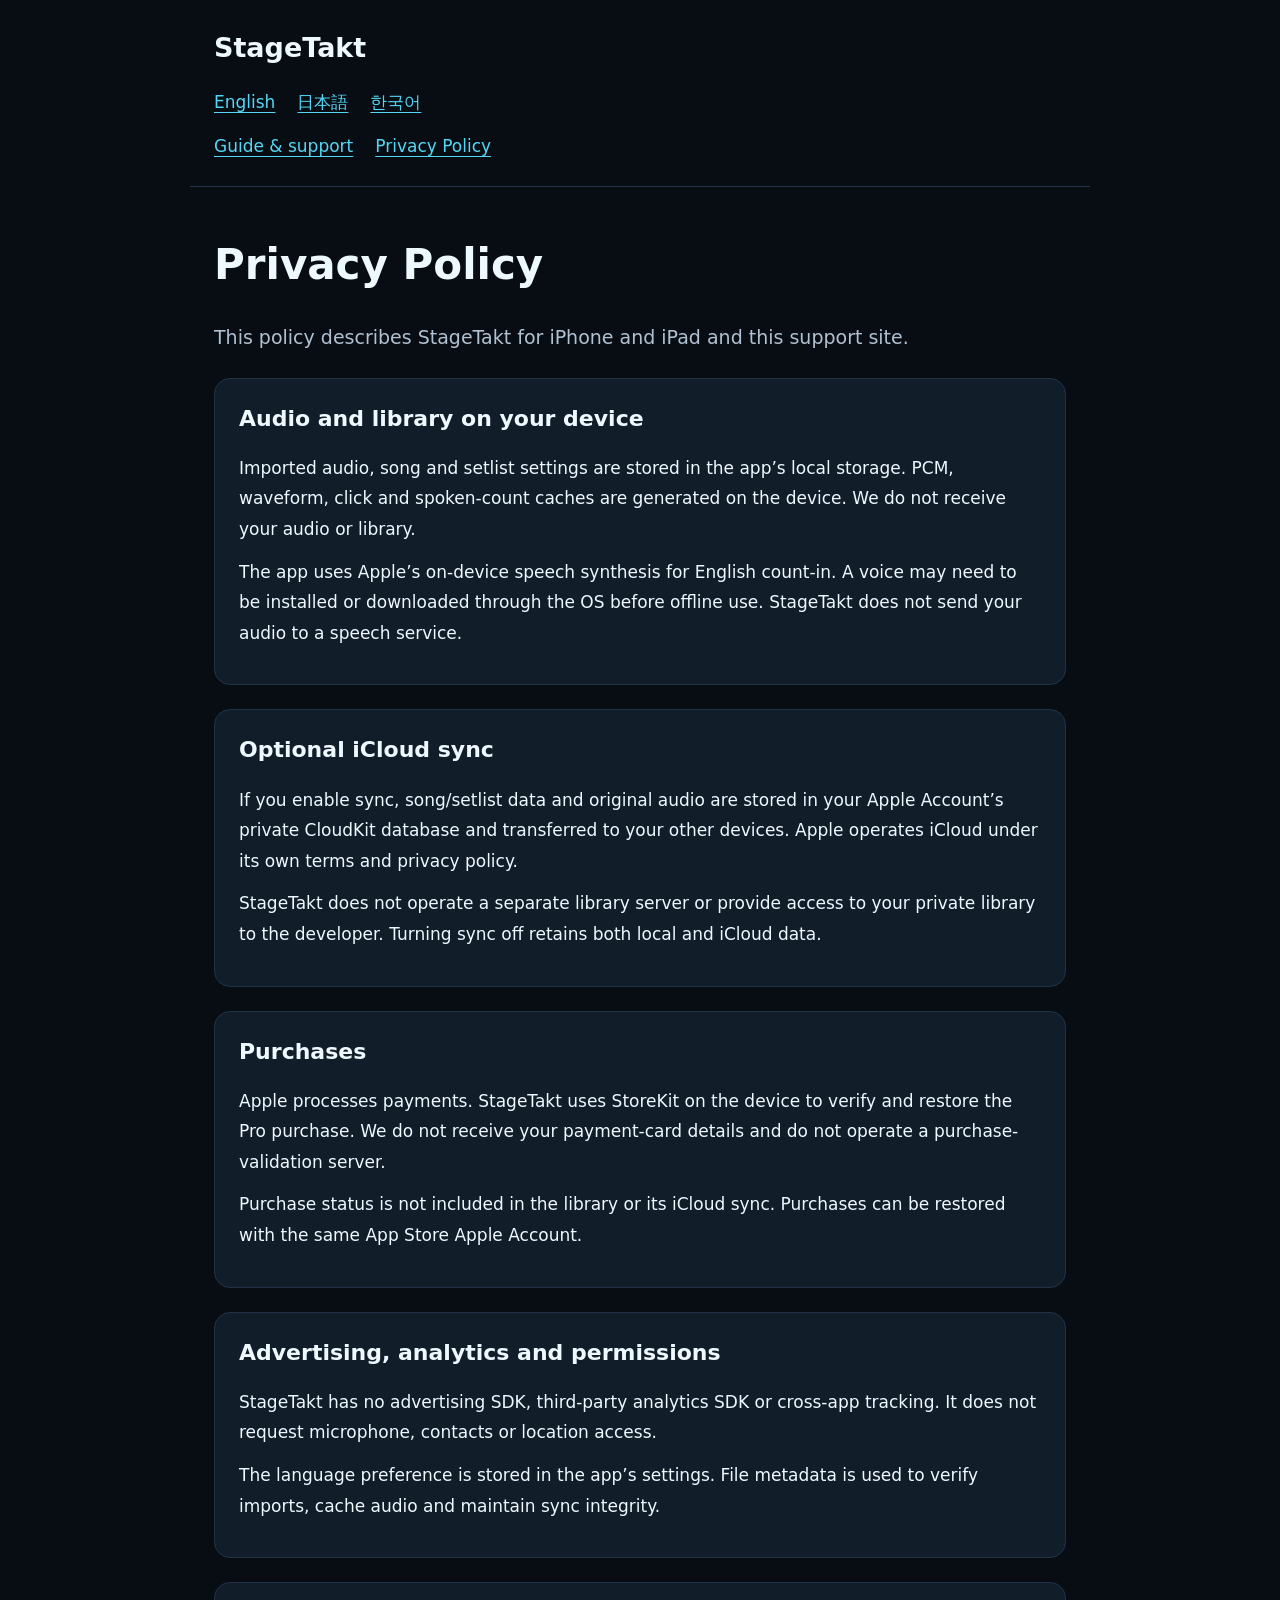
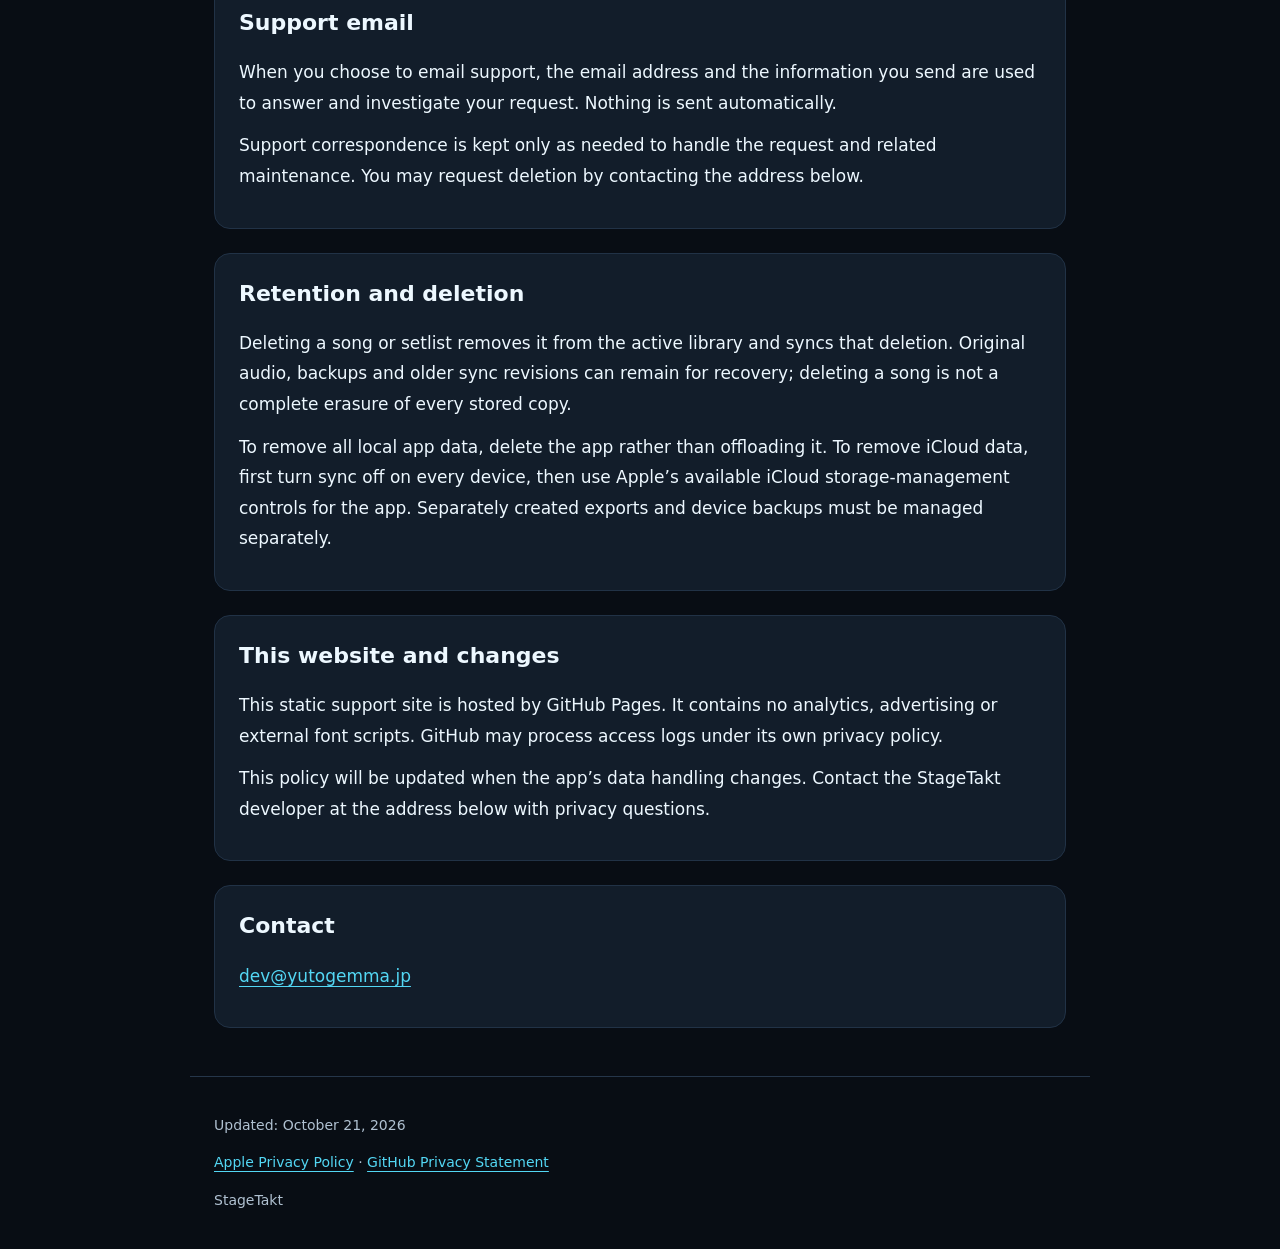
==== en/privacy.html @ b14d0d27 "Publish StageTakt support and privacy documentation" ====
<!doctype html>
<html lang="en"><head><meta charset="utf-8"><meta name="viewport" content="width=device-width,initial-scale=1">
<title>Privacy Policy</title><meta name="description" content="This policy describes StageTakt for iPhone and iPad and this support site.">
<link rel="stylesheet" href="../site.css"></head><body>
<header><a class="brand" href="../index.html">StageTakt</a><nav><a href="../en/privacy.html" lang="en">English</a> <a href="../ja/privacy.html" lang="ja">日本語</a> <a href="../ko/privacy.html" lang="ko">한국어</a></nav><nav>
<a href="support.html">Guide &amp; support</a><a href="privacy.html">Privacy Policy</a></nav></header>
<main><h1>Privacy Policy</h1><p class="intro">This policy describes StageTakt for iPhone and iPad and this support site.</p>
<section><h2>Audio and library on your device</h2><p>Imported audio, song and setlist settings are stored in the app’s local storage. PCM, waveform, click and spoken-count caches are generated on the device. We do not receive your audio or library.</p><p>The app uses Apple’s on-device speech synthesis for English count-in. A voice may need to be installed or downloaded through the OS before offline use. StageTakt does not send your audio to a speech service.</p></section><section><h2>Optional iCloud sync</h2><p>If you enable sync, song/setlist data and original audio are stored in your Apple Account’s private CloudKit database and transferred to your other devices. Apple operates iCloud under its own terms and privacy policy.</p><p>StageTakt does not operate a separate library server or provide access to your private library to the developer. Turning sync off retains both local and iCloud data.</p></section><section><h2>Purchases</h2><p>Apple processes payments. StageTakt uses StoreKit on the device to verify and restore the Pro purchase. We do not receive your payment-card details and do not operate a purchase-validation server.</p><p>Purchase status is not included in the library or its iCloud sync. Purchases can be restored with the same App Store Apple Account.</p></section><section><h2>Advertising, analytics and permissions</h2><p>StageTakt has no advertising SDK, third-party analytics SDK or cross-app tracking. It does not request microphone, contacts or location access.</p><p>The language preference is stored in the app’s settings. File metadata is used to verify imports, cache audio and maintain sync integrity.</p></section><section><h2>Support email</h2><p>When you choose to email support, the email address and the information you send are used to answer and investigate your request. Nothing is sent automatically.</p><p>Support correspondence is kept only as needed to handle the request and related maintenance. You may request deletion by contacting the address below.</p></section><section><h2>Retention and deletion</h2><p>Deleting a song or setlist removes it from the active library and syncs that deletion. Original audio, backups and older sync revisions can remain for recovery; deleting a song is not a complete erasure of every stored copy.</p><p>To remove all local app data, delete the app rather than offloading it. To remove iCloud data, first turn sync off on every device, then use Apple’s available iCloud storage-management controls for the app. Separately created exports and device backups must be managed separately.</p></section><section><h2>This website and changes</h2><p>This static support site is hosted by GitHub Pages. It contains no analytics, advertising or external font scripts. GitHub may process access logs under its own privacy policy.</p><p>This policy will be updated when the app’s data handling changes. Contact the StageTakt developer at the address below with privacy questions.</p></section><section class="contact"><h2>Contact</h2><p><a href="mailto:dev@yutogemma.jp">dev@yutogemma.jp</a></p></section></main>
<footer><p>Updated: October 21, 2026</p><p><a href="https://www.apple.com/legal/privacy/">Apple Privacy Policy</a> · <a href="https://docs.github.com/en/site-policy/privacy-policies/github-general-privacy-statement">GitHub Privacy Statement</a></p><p>StageTakt</p></footer></body></html>
---- site.css ----
:root{color-scheme:dark;--bg:#080d14;--panel:#121d2a;--text:#edf8ff;--muted:#b0c1d1;--accent:#53d7f4}
*{box-sizing:border-box}body{margin:0;background:var(--bg);color:var(--text);font:17px/1.8 system-ui,-apple-system,"Segoe UI",sans-serif}
header,main,footer{max-width:900px;margin:auto;padding:24px}header{border-bottom:1px solid #25364a}header a.brand{font-size:27px;font-weight:750;text-decoration:none;color:var(--text)}
nav{display:flex;flex-wrap:wrap;gap:10px 22px;margin-top:14px}a{color:var(--accent);text-underline-offset:4px}a:hover{color:white}
h1{font-size:clamp(28px,6vw,42px);line-height:1.25}h2{font-size:22px;line-height:1.45;margin-top:0}p{margin:12px 0}
.intro{font-size:19px;color:var(--muted)}section{padding:24px;margin:24px 0;background:var(--panel);border-radius:16px;border:1px solid #213246}
li{margin:8px 0}ol,ul{padding-left:24px}.contact{overflow-wrap:anywhere}footer{font-size:14px;color:var(--muted);border-top:1px solid #25364a}
@media(max-width:520px){header,main,footer{padding:20px}section{padding:20px}}
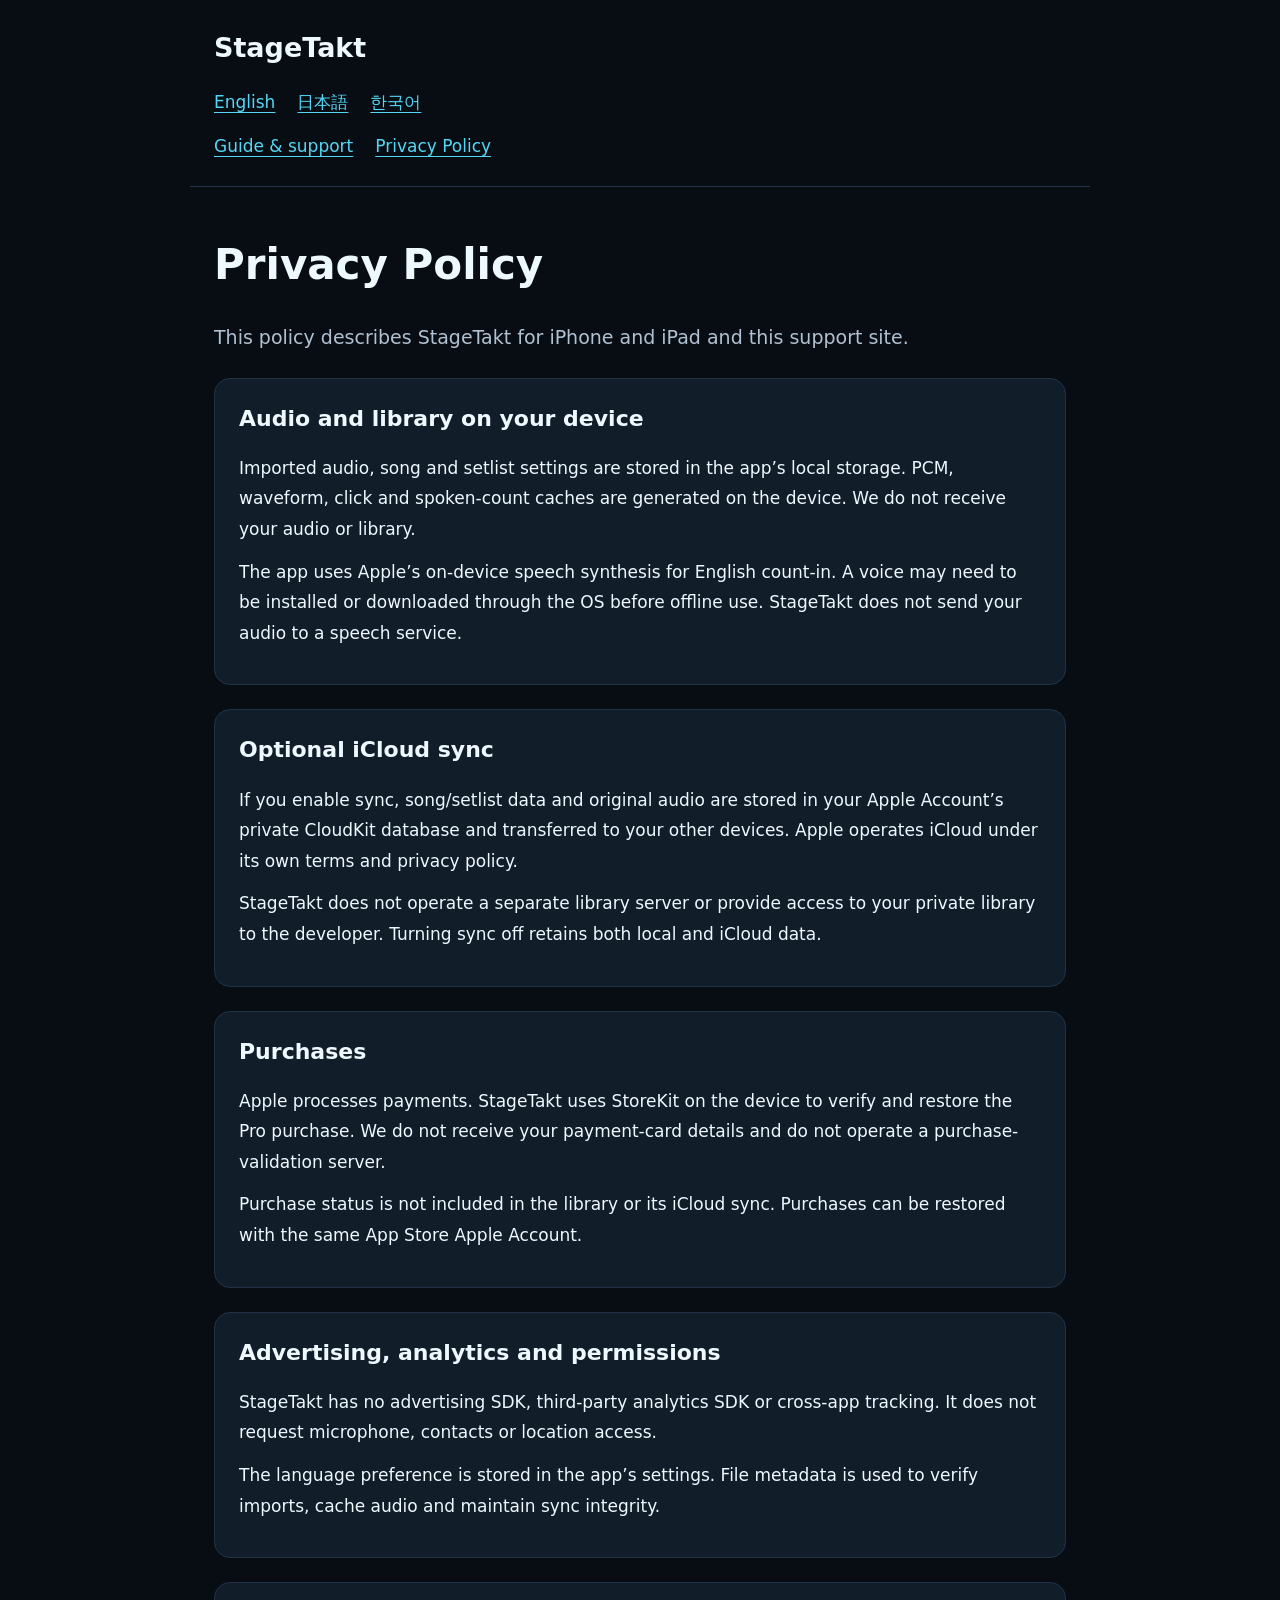
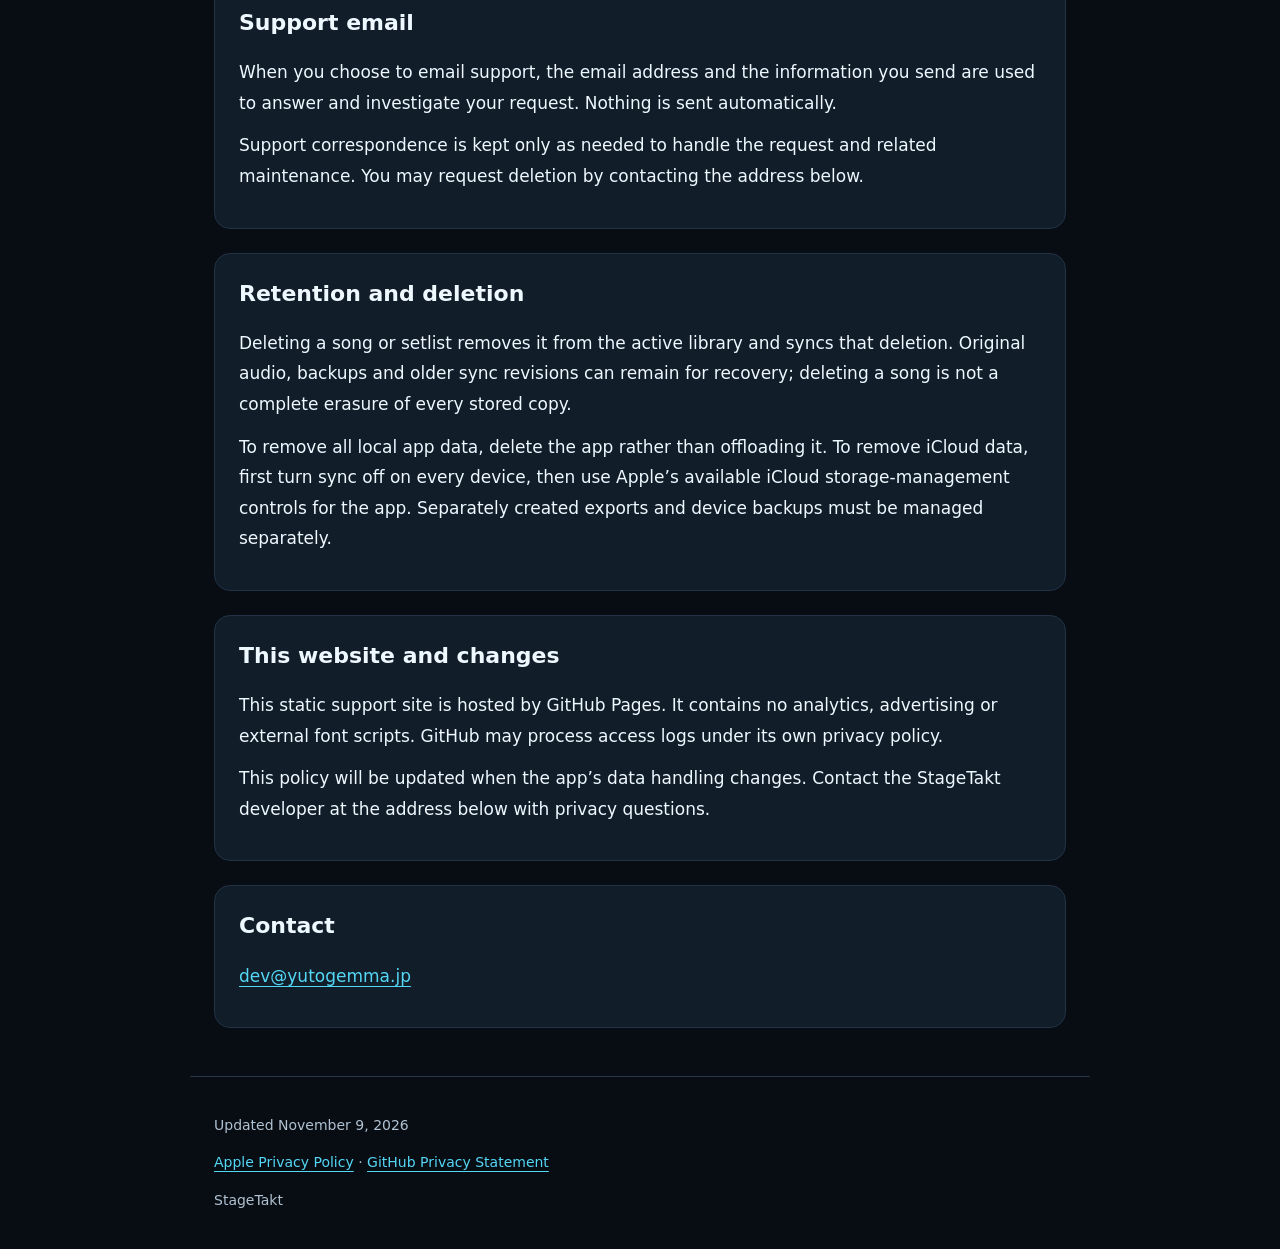
==== commit a8fcb7f3: "Move support site to stagetakt.yutogemma.jp and publish 2026-11-09 copy Co-Authored-By: Claude Opus " ====
--- a/en/privacy.html
+++ b/en/privacy.html
@@ -6,4 +6,4 @@
 <a href="support.html">Guide &amp; support</a><a href="privacy.html">Privacy Policy</a></nav></header>
 <main><h1>Privacy Policy</h1><p class="intro">This policy describes StageTakt for iPhone and iPad and this support site.</p>
 <section><h2>Audio and library on your device</h2><p>Imported audio, song and setlist settings are stored in the app’s local storage. PCM, waveform, click and spoken-count caches are generated on the device. We do not receive your audio or library.</p><p>The app uses Apple’s on-device speech synthesis for English count-in. A voice may need to be installed or downloaded through the OS before offline use. StageTakt does not send your audio to a speech service.</p></section><section><h2>Optional iCloud sync</h2><p>If you enable sync, song/setlist data and original audio are stored in your Apple Account’s private CloudKit database and transferred to your other devices. Apple operates iCloud under its own terms and privacy policy.</p><p>StageTakt does not operate a separate library server or provide access to your private library to the developer. Turning sync off retains both local and iCloud data.</p></section><section><h2>Purchases</h2><p>Apple processes payments. StageTakt uses StoreKit on the device to verify and restore the Pro purchase. We do not receive your payment-card details and do not operate a purchase-validation server.</p><p>Purchase status is not included in the library or its iCloud sync. Purchases can be restored with the same App Store Apple Account.</p></section><section><h2>Advertising, analytics and permissions</h2><p>StageTakt has no advertising SDK, third-party analytics SDK or cross-app tracking. It does not request microphone, contacts or location access.</p><p>The language preference is stored in the app’s settings. File metadata is used to verify imports, cache audio and maintain sync integrity.</p></section><section><h2>Support email</h2><p>When you choose to email support, the email address and the information you send are used to answer and investigate your request. Nothing is sent automatically.</p><p>Support correspondence is kept only as needed to handle the request and related maintenance. You may request deletion by contacting the address below.</p></section><section><h2>Retention and deletion</h2><p>Deleting a song or setlist removes it from the active library and syncs that deletion. Original audio, backups and older sync revisions can remain for recovery; deleting a song is not a complete erasure of every stored copy.</p><p>To remove all local app data, delete the app rather than offloading it. To remove iCloud data, first turn sync off on every device, then use Apple’s available iCloud storage-management controls for the app. Separately created exports and device backups must be managed separately.</p></section><section><h2>This website and changes</h2><p>This static support site is hosted by GitHub Pages. It contains no analytics, advertising or external font scripts. GitHub may process access logs under its own privacy policy.</p><p>This policy will be updated when the app’s data handling changes. Contact the StageTakt developer at the address below with privacy questions.</p></section><section class="contact"><h2>Contact</h2><p><a href="mailto:dev@yutogemma.jp">dev@yutogemma.jp</a></p></section></main>
-<footer><p>Updated: October 21, 2026</p><p><a href="https://www.apple.com/legal/privacy/">Apple Privacy Policy</a> · <a href="https://docs.github.com/en/site-policy/privacy-policies/github-general-privacy-statement">GitHub Privacy Statement</a></p><p>StageTakt</p></footer></body></html>
+<footer><p>Updated November 9, 2026</p><p><a href="https://www.apple.com/legal/privacy/">Apple Privacy Policy</a> · <a href="https://docs.github.com/en/site-policy/privacy-policies/github-general-privacy-statement">GitHub Privacy Statement</a></p><p>StageTakt</p></footer></body></html>
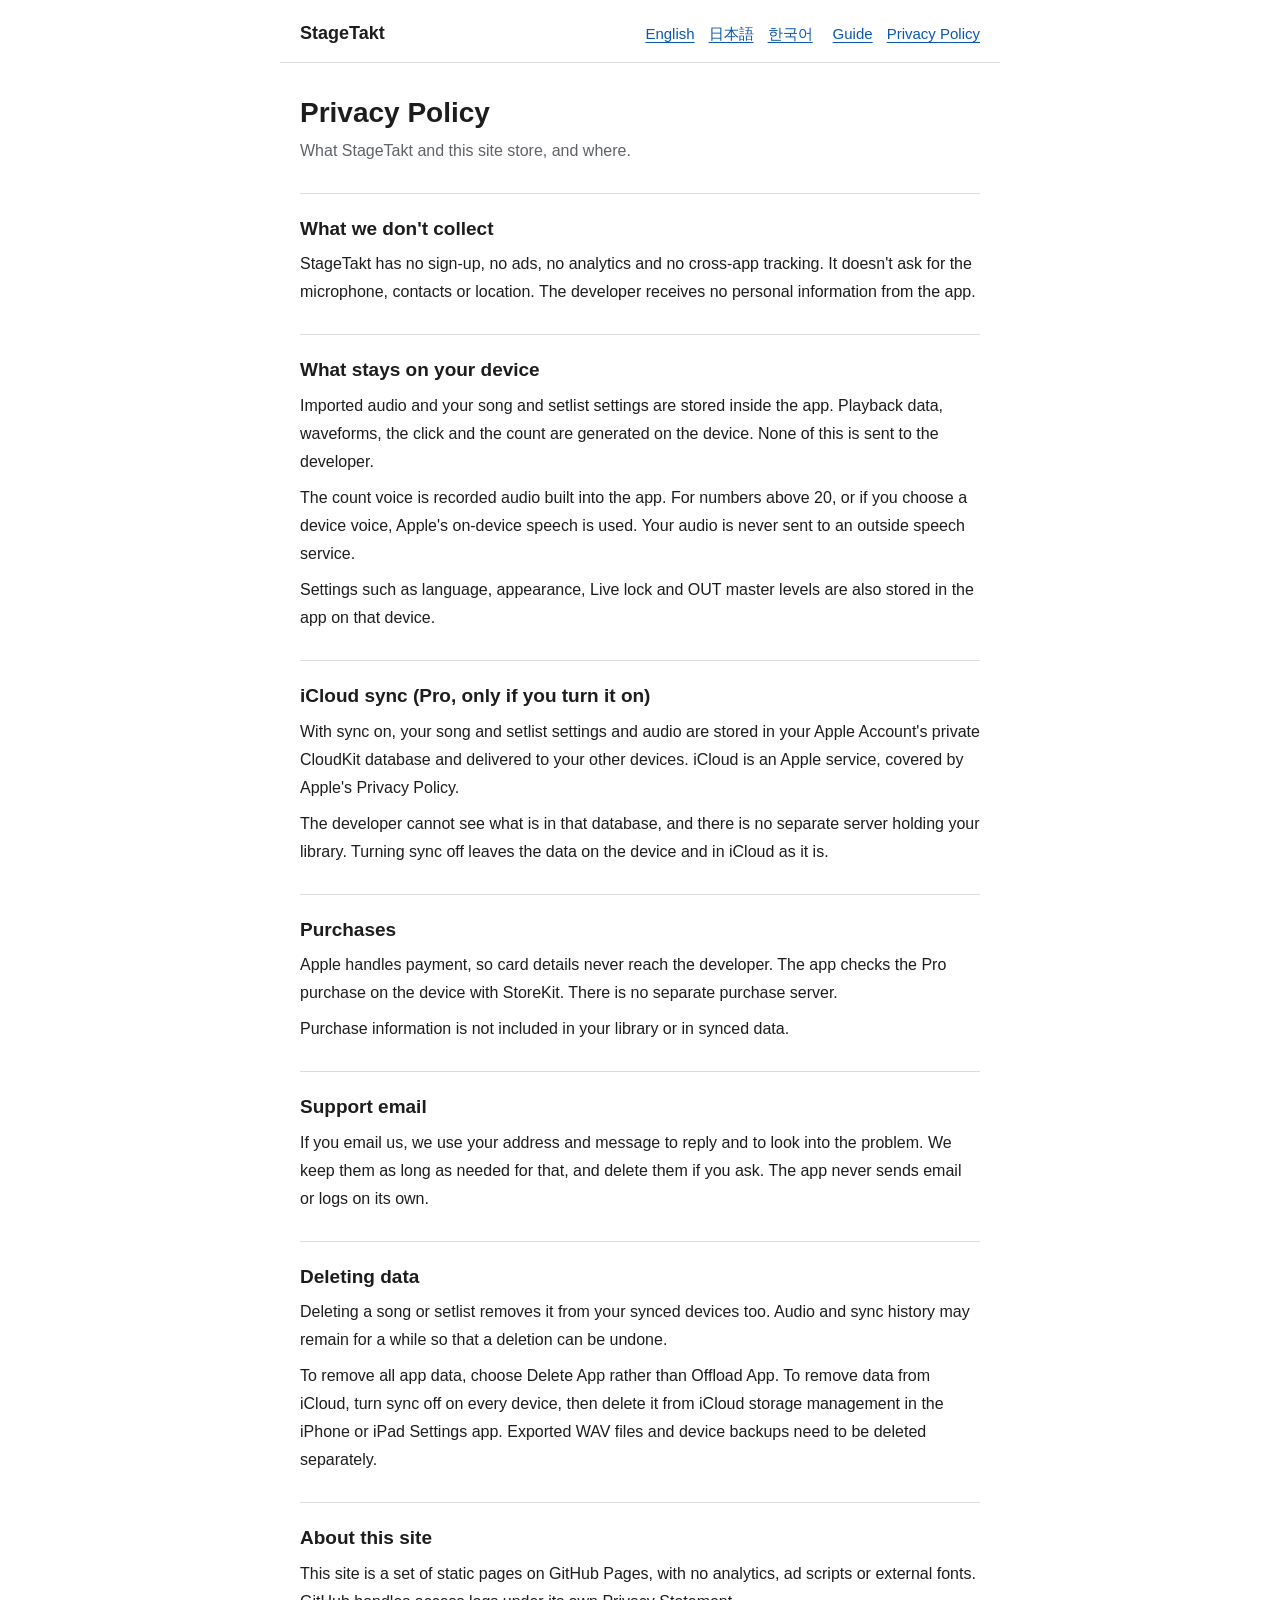
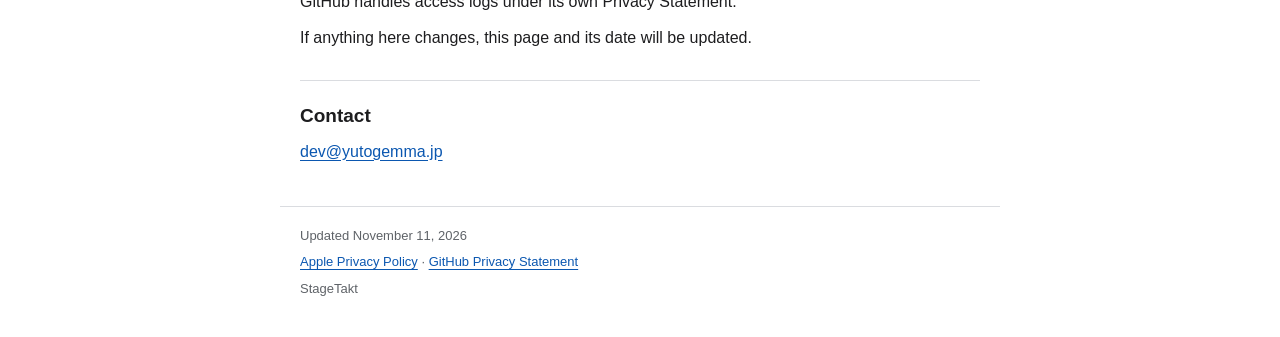
==== commit be2c3a6b: "Rewrite the guide and privacy policy in plainer language Matches StageTakt build 20 and iCloud sync " ====
--- a/en/privacy.html
+++ b/en/privacy.html
@@ -1,9 +1,9 @@
 <!doctype html>
 <html lang="en"><head><meta charset="utf-8"><meta name="viewport" content="width=device-width,initial-scale=1">
-<title>Privacy Policy</title><meta name="description" content="This policy describes StageTakt for iPhone and iPad and this support site.">
+<title>Privacy Policy</title><meta name="description" content="What StageTakt and this site store, and where.">
 <link rel="stylesheet" href="../site.css"></head><body>
 <header><a class="brand" href="../index.html">StageTakt</a><nav><a href="../en/privacy.html" lang="en">English</a> <a href="../ja/privacy.html" lang="ja">日本語</a> <a href="../ko/privacy.html" lang="ko">한국어</a></nav><nav>
-<a href="support.html">Guide &amp; support</a><a href="privacy.html">Privacy Policy</a></nav></header>
-<main><h1>Privacy Policy</h1><p class="intro">This policy describes StageTakt for iPhone and iPad and this support site.</p>
-<section><h2>Audio and library on your device</h2><p>Imported audio, song and setlist settings are stored in the app’s local storage. PCM, waveform, click and spoken-count caches are generated on the device. We do not receive your audio or library.</p><p>The app uses Apple’s on-device speech synthesis for English count-in. A voice may need to be installed or downloaded through the OS before offline use. StageTakt does not send your audio to a speech service.</p></section><section><h2>Optional iCloud sync</h2><p>If you enable sync, song/setlist data and original audio are stored in your Apple Account’s private CloudKit database and transferred to your other devices. Apple operates iCloud under its own terms and privacy policy.</p><p>StageTakt does not operate a separate library server or provide access to your private library to the developer. Turning sync off retains both local and iCloud data.</p></section><section><h2>Purchases</h2><p>Apple processes payments. StageTakt uses StoreKit on the device to verify and restore the Pro purchase. We do not receive your payment-card details and do not operate a purchase-validation server.</p><p>Purchase status is not included in the library or its iCloud sync. Purchases can be restored with the same App Store Apple Account.</p></section><section><h2>Advertising, analytics and permissions</h2><p>StageTakt has no advertising SDK, third-party analytics SDK or cross-app tracking. It does not request microphone, contacts or location access.</p><p>The language preference is stored in the app’s settings. File metadata is used to verify imports, cache audio and maintain sync integrity.</p></section><section><h2>Support email</h2><p>When you choose to email support, the email address and the information you send are used to answer and investigate your request. Nothing is sent automatically.</p><p>Support correspondence is kept only as needed to handle the request and related maintenance. You may request deletion by contacting the address below.</p></section><section><h2>Retention and deletion</h2><p>Deleting a song or setlist removes it from the active library and syncs that deletion. Original audio, backups and older sync revisions can remain for recovery; deleting a song is not a complete erasure of every stored copy.</p><p>To remove all local app data, delete the app rather than offloading it. To remove iCloud data, first turn sync off on every device, then use Apple’s available iCloud storage-management controls for the app. Separately created exports and device backups must be managed separately.</p></section><section><h2>This website and changes</h2><p>This static support site is hosted by GitHub Pages. It contains no analytics, advertising or external font scripts. GitHub may process access logs under its own privacy policy.</p><p>This policy will be updated when the app’s data handling changes. Contact the StageTakt developer at the address below with privacy questions.</p></section><section class="contact"><h2>Contact</h2><p><a href="mailto:dev@yutogemma.jp">dev@yutogemma.jp</a></p></section></main>
-<footer><p>Updated November 9, 2026</p><p><a href="https://www.apple.com/legal/privacy/">Apple Privacy Policy</a> · <a href="https://docs.github.com/en/site-policy/privacy-policies/github-general-privacy-statement">GitHub Privacy Statement</a></p><p>StageTakt</p></footer></body></html>
+<a href="support.html">Guide</a><a href="privacy.html">Privacy Policy</a></nav></header>
+<main><h1>Privacy Policy</h1><p class="intro">What StageTakt and this site store, and where.</p>
+<section><h2>What we don&#x27;t collect</h2><p>StageTakt has no sign-up, no ads, no analytics and no cross-app tracking. It doesn&#x27;t ask for the microphone, contacts or location. The developer receives no personal information from the app.</p></section><section><h2>What stays on your device</h2><p>Imported audio and your song and setlist settings are stored inside the app. Playback data, waveforms, the click and the count are generated on the device. None of this is sent to the developer.</p><p>The count voice is recorded audio built into the app. For numbers above 20, or if you choose a device voice, Apple&#x27;s on-device speech is used. Your audio is never sent to an outside speech service.</p><p>Settings such as language, appearance, Live lock and OUT master levels are also stored in the app on that device.</p></section><section><h2>iCloud sync (Pro, only if you turn it on)</h2><p>With sync on, your song and setlist settings and audio are stored in your Apple Account&#x27;s private CloudKit database and delivered to your other devices. iCloud is an Apple service, covered by Apple&#x27;s Privacy Policy.</p><p>The developer cannot see what is in that database, and there is no separate server holding your library. Turning sync off leaves the data on the device and in iCloud as it is.</p></section><section><h2>Purchases</h2><p>Apple handles payment, so card details never reach the developer. The app checks the Pro purchase on the device with StoreKit. There is no separate purchase server.</p><p>Purchase information is not included in your library or in synced data.</p></section><section><h2>Support email</h2><p>If you email us, we use your address and message to reply and to look into the problem. We keep them as long as needed for that, and delete them if you ask. The app never sends email or logs on its own.</p></section><section><h2>Deleting data</h2><p>Deleting a song or setlist removes it from your synced devices too. Audio and sync history may remain for a while so that a deletion can be undone.</p><p>To remove all app data, choose Delete App rather than Offload App. To remove data from iCloud, turn sync off on every device, then delete it from iCloud storage management in the iPhone or iPad Settings app. Exported WAV files and device backups need to be deleted separately.</p></section><section><h2>About this site</h2><p>This site is a set of static pages on GitHub Pages, with no analytics, ad scripts or external fonts. GitHub handles access logs under its own Privacy Statement.</p><p>If anything here changes, this page and its date will be updated.</p></section><section class="contact"><h2>Contact</h2><p><a href="mailto:dev@yutogemma.jp">dev@yutogemma.jp</a></p></section></main>
+<footer><p>Updated November 11, 2026</p><p><a href="https://www.apple.com/legal/privacy/">Apple Privacy Policy</a> · <a href="https://docs.github.com/en/site-policy/privacy-policies/github-general-privacy-statement">GitHub Privacy Statement</a></p><p>StageTakt</p></footer></body></html>
--- a/site.css
+++ b/site.css
@@ -1,8 +1,17 @@
-:root{color-scheme:dark;--bg:#080d14;--panel:#121d2a;--text:#edf8ff;--muted:#b0c1d1;--accent:#53d7f4}
-*{box-sizing:border-box}body{margin:0;background:var(--bg);color:var(--text);font:17px/1.8 system-ui,-apple-system,"Segoe UI",sans-serif}
-header,main,footer{max-width:900px;margin:auto;padding:24px}header{border-bottom:1px solid #25364a}header a.brand{font-size:27px;font-weight:750;text-decoration:none;color:var(--text)}
-nav{display:flex;flex-wrap:wrap;gap:10px 22px;margin-top:14px}a{color:var(--accent);text-underline-offset:4px}a:hover{color:white}
-h1{font-size:clamp(28px,6vw,42px);line-height:1.25}h2{font-size:22px;line-height:1.45;margin-top:0}p{margin:12px 0}
-.intro{font-size:19px;color:var(--muted)}section{padding:24px;margin:24px 0;background:var(--panel);border-radius:16px;border:1px solid #213246}
-li{margin:8px 0}ol,ul{padding-left:24px}.contact{overflow-wrap:anywhere}footer{font-size:14px;color:var(--muted);border-top:1px solid #25364a}
-@media(max-width:520px){header,main,footer{padding:20px}section{padding:20px}}
+:root{color-scheme:light dark;--bg:#fff;--text:#1d1d1f;--muted:#5f6368;--rule:#dadce0;--link:#0b57b0}
+@media(prefers-color-scheme:dark){:root{--bg:#121212;--text:#e8e8e8;--muted:#a0a0a0;--rule:#343434;--link:#8ab4f8}}
+*{box-sizing:border-box}
+body{margin:0;background:var(--bg);color:var(--text);font:16px/1.75 -apple-system,BlinkMacSystemFont,"Hiragino Sans","Apple SD Gothic Neo","Segoe UI",sans-serif}
+header,main,footer{max-width:720px;margin:0 auto;padding:0 20px}
+header{display:flex;flex-wrap:wrap;align-items:baseline;gap:6px 20px;padding-top:18px;padding-bottom:12px;border-bottom:1px solid var(--rule)}
+header a.brand{margin-right:auto;font-size:18px;font-weight:700;color:var(--text);text-decoration:none}
+nav{display:flex;flex-wrap:wrap;gap:4px 14px;font-size:15px}
+a{color:var(--link);text-underline-offset:3px}
+h1{margin:32px 0 6px;font-size:28px;line-height:1.3}
+.intro{margin:0;color:var(--muted)}
+section{margin:28px 0}
+h2{margin:0 0 6px;padding-top:22px;border-top:1px solid var(--rule);font-size:19px;line-height:1.4}
+p{margin:8px 0}ol{padding-left:1.4em}li{margin:6px 0}
+.contact{overflow-wrap:anywhere}
+footer{margin-top:40px;padding-top:14px;padding-bottom:32px;border-top:1px solid var(--rule);font-size:13px;color:var(--muted)}
+footer p{margin:4px 0}
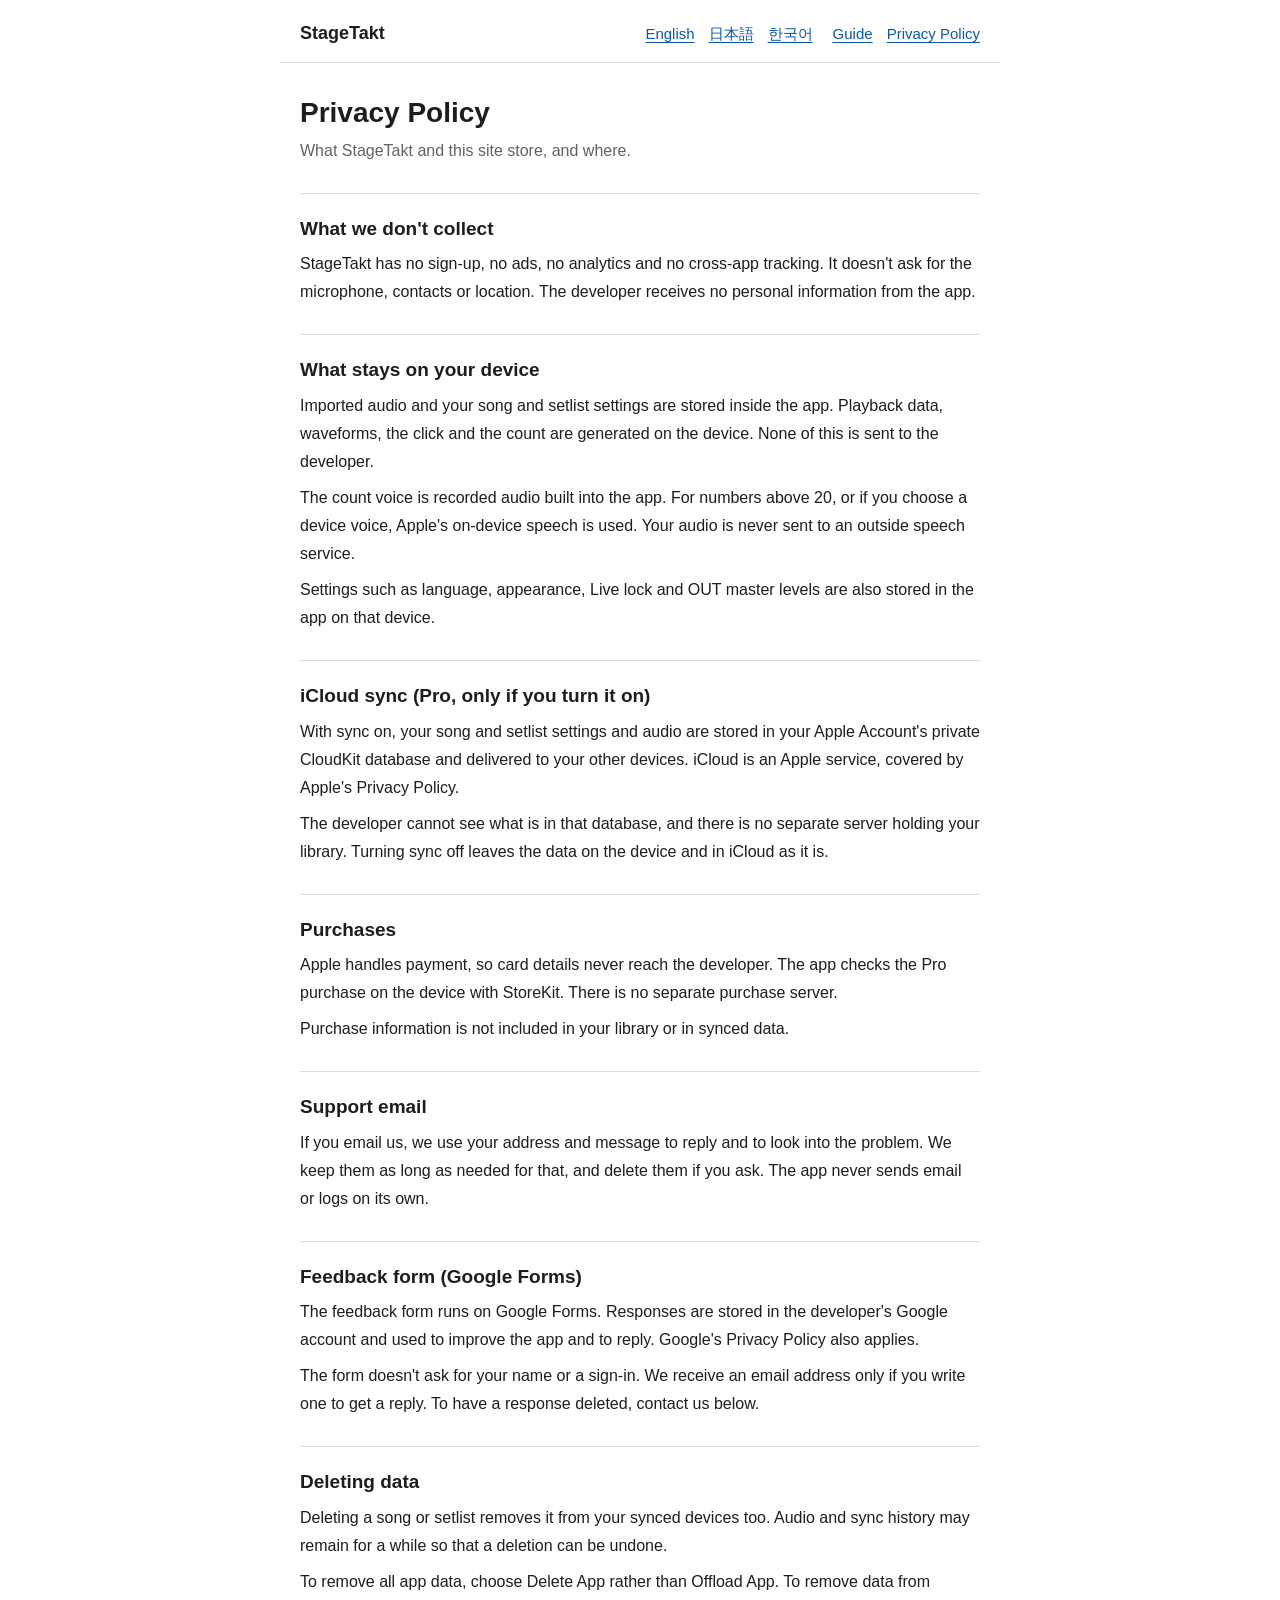
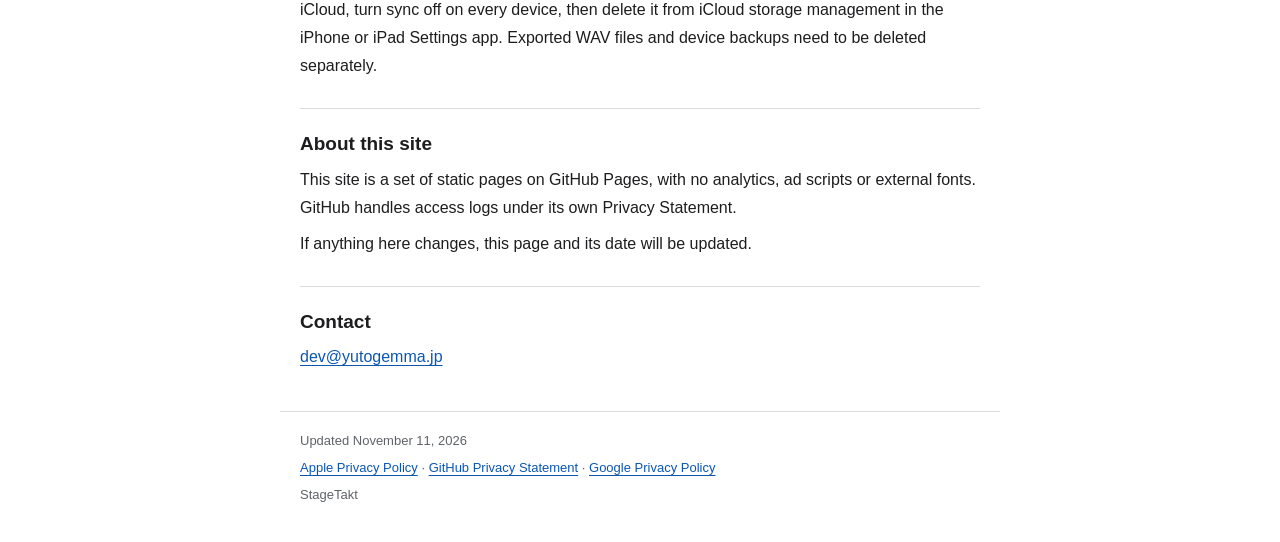
==== commit 19c6d5dc: "Add the feedback form to the guide and privacy policy Co-Authored-By: Claude Opus 5.5 <noreply@anthr" ====
--- a/en/privacy.html
+++ b/en/privacy.html
@@ -5,5 +5,5 @@
 <header><a class="brand" href="../index.html">StageTakt</a><nav><a href="../en/privacy.html" lang="en">English</a> <a href="../ja/privacy.html" lang="ja">日本語</a> <a href="../ko/privacy.html" lang="ko">한국어</a></nav><nav>
 <a href="support.html">Guide</a><a href="privacy.html">Privacy Policy</a></nav></header>
 <main><h1>Privacy Policy</h1><p class="intro">What StageTakt and this site store, and where.</p>
-<section><h2>What we don&#x27;t collect</h2><p>StageTakt has no sign-up, no ads, no analytics and no cross-app tracking. It doesn&#x27;t ask for the microphone, contacts or location. The developer receives no personal information from the app.</p></section><section><h2>What stays on your device</h2><p>Imported audio and your song and setlist settings are stored inside the app. Playback data, waveforms, the click and the count are generated on the device. None of this is sent to the developer.</p><p>The count voice is recorded audio built into the app. For numbers above 20, or if you choose a device voice, Apple&#x27;s on-device speech is used. Your audio is never sent to an outside speech service.</p><p>Settings such as language, appearance, Live lock and OUT master levels are also stored in the app on that device.</p></section><section><h2>iCloud sync (Pro, only if you turn it on)</h2><p>With sync on, your song and setlist settings and audio are stored in your Apple Account&#x27;s private CloudKit database and delivered to your other devices. iCloud is an Apple service, covered by Apple&#x27;s Privacy Policy.</p><p>The developer cannot see what is in that database, and there is no separate server holding your library. Turning sync off leaves the data on the device and in iCloud as it is.</p></section><section><h2>Purchases</h2><p>Apple handles payment, so card details never reach the developer. The app checks the Pro purchase on the device with StoreKit. There is no separate purchase server.</p><p>Purchase information is not included in your library or in synced data.</p></section><section><h2>Support email</h2><p>If you email us, we use your address and message to reply and to look into the problem. We keep them as long as needed for that, and delete them if you ask. The app never sends email or logs on its own.</p></section><section><h2>Deleting data</h2><p>Deleting a song or setlist removes it from your synced devices too. Audio and sync history may remain for a while so that a deletion can be undone.</p><p>To remove all app data, choose Delete App rather than Offload App. To remove data from iCloud, turn sync off on every device, then delete it from iCloud storage management in the iPhone or iPad Settings app. Exported WAV files and device backups need to be deleted separately.</p></section><section><h2>About this site</h2><p>This site is a set of static pages on GitHub Pages, with no analytics, ad scripts or external fonts. GitHub handles access logs under its own Privacy Statement.</p><p>If anything here changes, this page and its date will be updated.</p></section><section class="contact"><h2>Contact</h2><p><a href="mailto:dev@yutogemma.jp">dev@yutogemma.jp</a></p></section></main>
-<footer><p>Updated November 11, 2026</p><p><a href="https://www.apple.com/legal/privacy/">Apple Privacy Policy</a> · <a href="https://docs.github.com/en/site-policy/privacy-policies/github-general-privacy-statement">GitHub Privacy Statement</a></p><p>StageTakt</p></footer></body></html>
+<section><h2>What we don&#x27;t collect</h2><p>StageTakt has no sign-up, no ads, no analytics and no cross-app tracking. It doesn&#x27;t ask for the microphone, contacts or location. The developer receives no personal information from the app.</p></section><section><h2>What stays on your device</h2><p>Imported audio and your song and setlist settings are stored inside the app. Playback data, waveforms, the click and the count are generated on the device. None of this is sent to the developer.</p><p>The count voice is recorded audio built into the app. For numbers above 20, or if you choose a device voice, Apple&#x27;s on-device speech is used. Your audio is never sent to an outside speech service.</p><p>Settings such as language, appearance, Live lock and OUT master levels are also stored in the app on that device.</p></section><section><h2>iCloud sync (Pro, only if you turn it on)</h2><p>With sync on, your song and setlist settings and audio are stored in your Apple Account&#x27;s private CloudKit database and delivered to your other devices. iCloud is an Apple service, covered by Apple&#x27;s Privacy Policy.</p><p>The developer cannot see what is in that database, and there is no separate server holding your library. Turning sync off leaves the data on the device and in iCloud as it is.</p></section><section><h2>Purchases</h2><p>Apple handles payment, so card details never reach the developer. The app checks the Pro purchase on the device with StoreKit. There is no separate purchase server.</p><p>Purchase information is not included in your library or in synced data.</p></section><section><h2>Support email</h2><p>If you email us, we use your address and message to reply and to look into the problem. We keep them as long as needed for that, and delete them if you ask. The app never sends email or logs on its own.</p></section><section><h2>Feedback form (Google Forms)</h2><p>The feedback form runs on Google Forms. Responses are stored in the developer&#x27;s Google account and used to improve the app and to reply. Google&#x27;s Privacy Policy also applies.</p><p>The form doesn&#x27;t ask for your name or a sign-in. We receive an email address only if you write one to get a reply. To have a response deleted, contact us below.</p></section><section><h2>Deleting data</h2><p>Deleting a song or setlist removes it from your synced devices too. Audio and sync history may remain for a while so that a deletion can be undone.</p><p>To remove all app data, choose Delete App rather than Offload App. To remove data from iCloud, turn sync off on every device, then delete it from iCloud storage management in the iPhone or iPad Settings app. Exported WAV files and device backups need to be deleted separately.</p></section><section><h2>About this site</h2><p>This site is a set of static pages on GitHub Pages, with no analytics, ad scripts or external fonts. GitHub handles access logs under its own Privacy Statement.</p><p>If anything here changes, this page and its date will be updated.</p></section><section class="contact"><h2>Contact</h2><p><a href="mailto:dev@yutogemma.jp">dev@yutogemma.jp</a></p></section></main>
+<footer><p>Updated November 11, 2026</p><p><a href="https://www.apple.com/legal/privacy/">Apple Privacy Policy</a> · <a href="https://docs.github.com/en/site-policy/privacy-policies/github-general-privacy-statement">GitHub Privacy Statement</a> · <a href="https://policies.google.com/privacy">Google Privacy Policy</a></p><p>StageTakt</p></footer></body></html>
--- a/site.css
+++ b/site.css
@@ -15,3 +15,5 @@
 .contact{overflow-wrap:anywhere}
 footer{margin-top:40px;padding-top:14px;padding-bottom:32px;border-top:1px solid var(--rule);font-size:13px;color:var(--muted)}
 footer p{margin:4px 0}
+a.button{display:inline-block;padding:8px 16px;border:1px solid var(--link);border-radius:6px;text-decoration:none;font-weight:600}
+a.button:hover{background:var(--link);color:var(--bg)}
